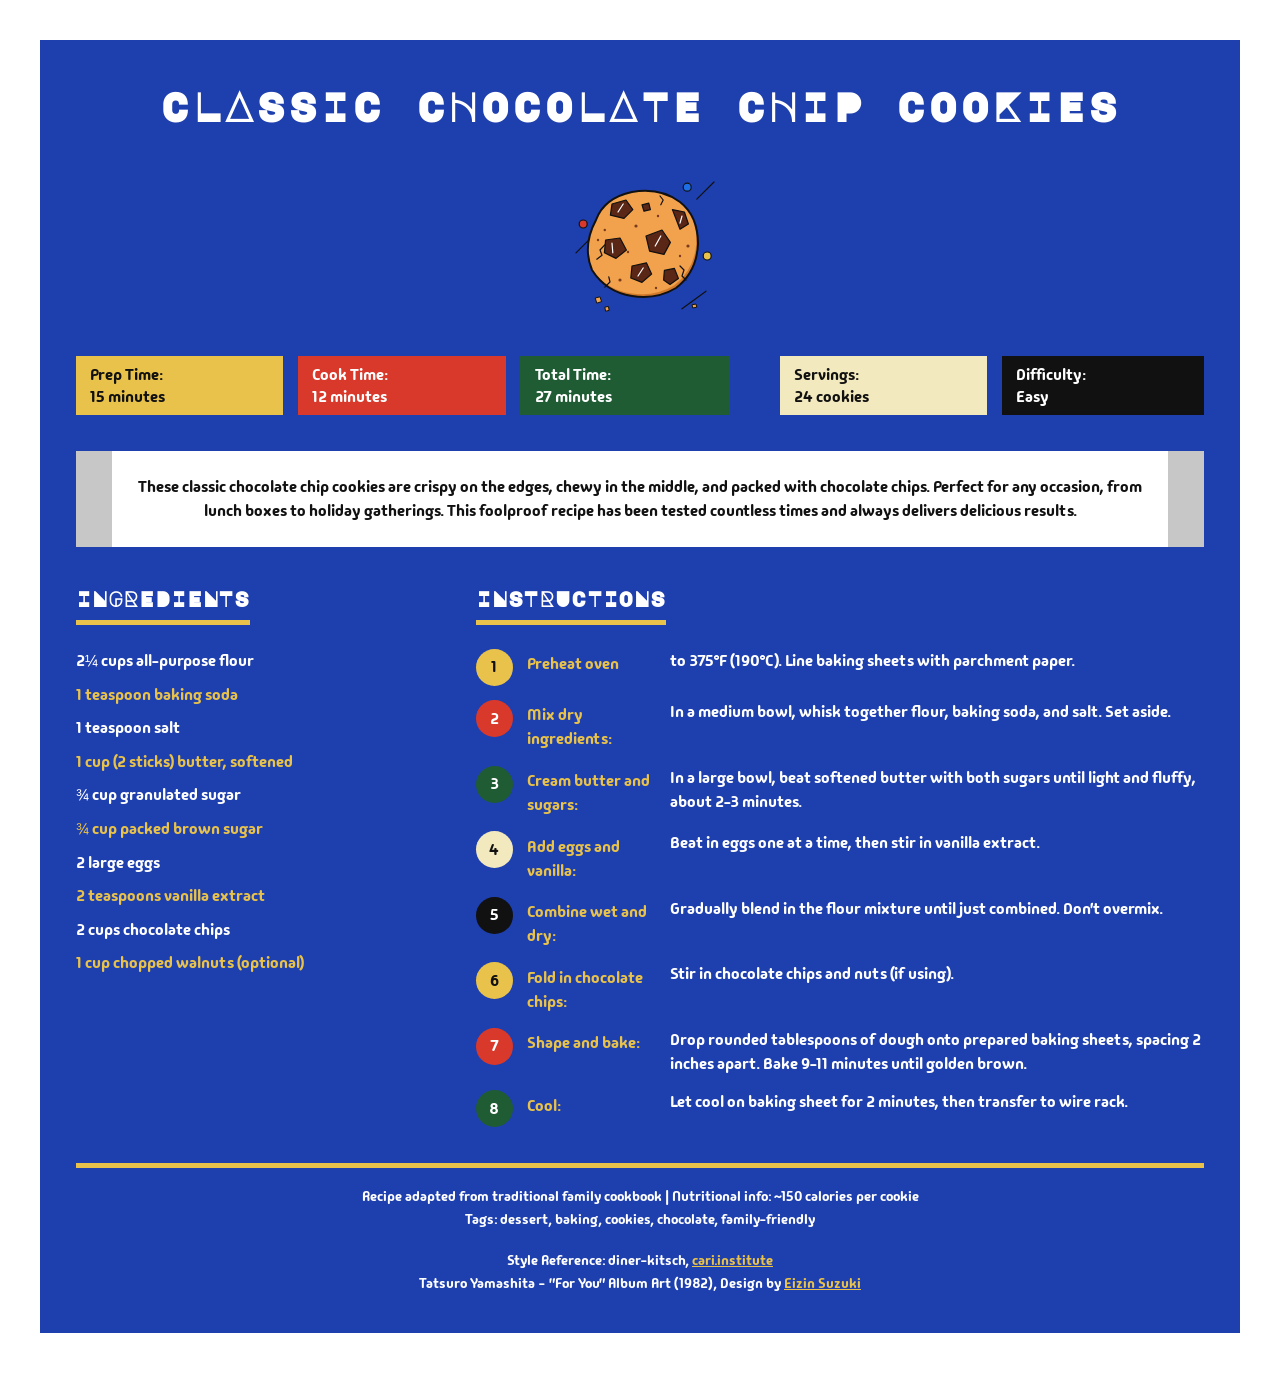
==== INST630/week3/index.html @ 0cee23c2 "add week 3" ====
<!DOCTYPE html>
<html lang="en">
<head>
    <meta charset="UTF-8">
    <meta name="viewport" content="width=device-width, initial-scale=1.0">
    <title>Recipe Card Assignment - Make This Beautiful!</title>
    <link rel="stylesheet" href="style.css">
</head>
<body>
    <div class="recipe-container">
        <!-- Recipe Header Section -->
        <header class="recipe-header">
            <h1 class="recipe-title">Classic Chocolate Chip Cookies</h1>
            <svg class="recipe-image" viewBox="0 0 400 400" role="img" aria-label="A Golden Brown Classic Chocolate Chip Cookie" xmlns="http://www.w3.org/2000/svg">
                <defs>
                    <path id="cookie" d="M90 150 Q110 95 180 80 Q250 68 300 105 Q345 140 345 210 Q342 280 290 320 Q240 350 180 340 Q115 330 80 275 Q55 215 90 150 Z"/>
                    <clipPath id="clip"><use href="#cookie"/></clipPath>
                </defs>

                <!-- decorative lines and dots -->
                <g stroke="#111111" stroke-width="3" stroke-linecap="round">
                    <line x1="40" y1="232" x2="78" y2="194"/>
                    <line x1="342" y1="98" x2="385" y2="55"/>
                    <line x1="305" y1="372" x2="365" y2="328"/>
                </g>
                <circle cx="58" cy="160" r="10" fill="#D9392A" stroke="#111111" stroke-width="3"/>
                <circle cx="318" cy="68" r="10" fill="#1E6FE6" stroke="#111111" stroke-width="3"/>
                <circle cx="368" cy="240" r="10" fill="#E8C24A" stroke="#111111" stroke-width="3"/>

                <!-- cookie body: shadow base + top -->
                <use href="#cookie" fill="#D27A2C"/>
                <g clip-path="url(#clip)">
    <use href="#cookie" fill="#F2A24C" transform="translate(-4 -7)"/>
</g>
                <use href="#cookie" fill="none" stroke="#111111" stroke-width="5" stroke-linejoin="round"/>

                <!-- cracks -->
                <g fill="none" stroke="#111111" stroke-width="3" stroke-linecap="round" stroke-linejoin="round">
                    <polyline points="92,248 105,238 100,225 112,212"/>
                    <polyline points="112,318 125,305 122,292"/>
                    <polyline points="300,265 310,275 305,290 315,300"/>
                    <polyline points="250,90 258,100 252,112"/>
                </g>

                <!-- chocolate chunks -->
                <g stroke="#111111" stroke-width="3" stroke-linejoin="round">
                    <polygon points="130,110 165,100 182,124 160,146 126,138" fill="#5A2615"/>
                    <polygon points="215,190 255,175 276,206 260,236 224,228" fill="#5A2615"/>
                    <polygon points="114,200 150,195 166,225 140,246 111,232" fill="#5A2615"/>
                    <polygon points="180,265 216,257 229,285 205,306 177,295" fill="#5A2615"/>
                    <polygon points="281,124 311,130 321,160 300,173" fill="#5A2615"/>
                    <polygon points="261,276 286,271 296,296 275,311 259,300" fill="#5A2615"/>
                    <polygon points="205,112 222,108 226,124 210,128" fill="#5A2615"/>
                </g>

                <!-- highlights -->
                <g stroke="#FFF" stroke-width="3" stroke-linecap="round">
                    <line x1="145" y1="130" x2="158" y2="110"/>
                    <line x1="238" y1="215" x2="252" y2="190"/>
                    <line x1="132" y1="232" x2="130" y2="208"/>
                    <line x1="195" y1="290" x2="208" y2="270"/>
                    <line x1="300" y1="158" x2="305" y2="140"/>
                </g>

                <!-- crumb specks -->
                <g fill="#7A3A1C">
                    <circle cx="190" cy="165" r="4"/>
                    <circle cx="112" cy="175" r="3"/>
                    <circle cx="245" cy="140" r="3"/>
                    <circle cx="170" cy="230" r="3"/>
                    <circle cx="320" cy="215" r="4"/>
                    <circle cx="150" cy="300" r="4"/>
                    <circle cx="240" cy="320" r="3"/>
                    <circle cx="95" cy="200" r="3"/>
                    <circle cx="300" cy="240" r="3"/>
                </g>

                <!-- fallen crumbs -->
                <g fill="#F2A24C" stroke="#111111" stroke-width="2.5" stroke-linejoin="round">
                    <polygon points="88,345 100,342 104,354 92,358"/>
                    <polygon points="112,368 121,366 123,376 114,378"/>
                    <polygon points="330,362 340,360 342,368 332,370"/>
                </g>
            </svg>
        </header>

        <!-- Recipe Meta Information -->
        <section class="recipe-meta">
            <div class="meta-item">
                <strong>Prep Time:</strong> 15 minutes
            </div>
            <div class="meta-item">
                <strong>Cook Time:</strong> 12 minutes
            </div>
            <div class="meta-item">
                <strong>Total Time:</strong> 27 minutes
            </div>
            <div class="meta-item">
                <strong>Servings:</strong> 24 cookies
            </div>
            <div class="meta-item">
                <strong>Difficulty:</strong> Easy
            </div>
        </section>

        <!-- Recipe Description -->
        <section class="recipe-description">
            <p>These classic chocolate chip cookies are crispy on the edges, chewy in the middle, and packed with chocolate chips. Perfect for any occasion, from lunch boxes to holiday gatherings. This foolproof recipe has been tested countless times and always delivers delicious results.</p>
        </section>

        <!-- Ingredients Section -->
        <section class="ingredients-section">
            <h2>Ingredients</h2>
            <ul class="ingredients-list">
                <li>2¼ cups all-purpose flour</li>
                <li>1 teaspoon baking soda</li>
                <li>1 teaspoon salt</li>
                <li>1 cup (2 sticks) butter, softened</li>
                <li>¾ cup granulated sugar</li>
                <li>¾ cup packed brown sugar</li>
                <li>2 large eggs</li>
                <li>2 teaspoons vanilla extract</li>
                <li>2 cups chocolate chips</li>
                <li>1 cup chopped walnuts (optional)</li>
            </ul>
        </section>

        <!-- Instructions Section -->
        <section class="instructions-section">
            <h2>Instructions</h2>
            <ol class="instructions-list">
                <li class="instruction-step">
                    <strong>Preheat oven</strong> to 375°F (190°C). Line baking sheets with parchment paper.
                </li>
                <li class="instruction-step">
                    <strong>Mix dry ingredients:</strong> In a medium bowl, whisk together flour, baking soda, and salt. Set aside.
                </li>
                <li class="instruction-step">
                    <strong>Cream butter and sugars:</strong> In a large bowl, beat softened butter with both sugars until light and fluffy, about 2-3 minutes.
                </li>
                <li class="instruction-step">
                    <strong>Add eggs and vanilla:</strong> Beat in eggs one at a time, then stir in vanilla extract.
                </li>
                <li class="instruction-step">
                    <strong>Combine wet and dry:</strong> Gradually blend in the flour mixture until just combined. Don't overmix.
                </li>
                <li class="instruction-step">
                    <strong>Fold in chocolate chips:</strong> Stir in chocolate chips and nuts (if using).
                </li>
                <li class="instruction-step">
                    <strong>Shape and bake:</strong> Drop rounded tablespoons of dough onto prepared baking sheets, spacing 2 inches apart. Bake 9-11 minutes until golden brown.
                </li>
                <li class="instruction-step">
                    <strong>Cool:</strong> Let cool on baking sheet for 2 minutes, then transfer to wire rack.
                </li>
            </ol>
        </section>

        <!-- Recipe Footer -->
        <footer class="recipe-footer">
            <p>Recipe adapted from traditional family cookbook | Nutritional info: ~150 calories per cookie</p>
            <p>Tags: dessert, baking, cookies, chocolate, family-friendly</p>
            <p>Style Reference: diner-kitsch, <a href="https://cari.institute/aesthetics/diner-kitsch">cari.institute</a></p>
            <p>Tatsuro Yamashita - "For You" Album Art (1982), Design by <a href="http://eizin.net/">Eizin Suzuki</a></p>
        </footer>
    </div>
</body>
</html>
---- INST630/week3/style.css ----
/* Style Reference: https://cari.institute/aesthetics/diner-kitsch */
/* Tatsuro Yamashita - "For You" Album Art (1982) */
/* Design by Eizin Suzuki */
/* http://eizin.net/ */




@import url('https://fonts.googleapis.com/css2?family=Madimi+One&family=Major+Mono+Display&display=swap');

:root {
    --color-blue: #1E3FAE;
    --color-yellow: #E8C24A;
    --color-red: #D9392A;
    --color-green: #1F5C34;
    --color-cream: #F3E9BE;
    --color-black: #111111;
    --color-white: #FFFFFF;
    --color-gray: #C7C7C7;

    --font-title: "Major Mono Display", monospace;
    --font-body: "Madimi One", sans-serif;

    --space-xs: 0.5rem;
    --space-sm: 0.9rem;
    --space-md: 1.5rem;
    --space-lg: 2.25rem;
    --space-xl: 3.5rem;
}

* {
    box-sizing: border-box;
}

body {
    margin: 0;
    font-family: var(--font-body);
    font-size: 1rem;
    color: var(--color-white);
    line-height: 1.5;
    padding: clamp(1rem, 4vw, 2.5rem);
}

h1, h2 {
    font-family: var(--font-title);
    margin: 0;
}

/* Grid */
.recipe-container {
    width: 100%;
    max-width: 80rem;
    background: var(--color-blue);
    padding: var(--space-lg);

    display: grid;
    grid-template-columns: 1fr 2fr;
    grid-template-areas:
        "header       header"
        "recipe-meta  recipe-meta"
        "recipe-description recipe-description"
        "ingredients  instructions"
        "recipe-footer recipe-footer";
    gap: var(--space-lg);
    margin: 0 auto;
}

.recipe-header       { grid-area: header; }
.recipe-meta          { grid-area: recipe-meta; }
.recipe-description   { grid-area: recipe-description; }
.ingredients-section   { grid-area: ingredients; }
.instructions-section  { grid-area: instructions; }
.recipe-footer         { grid-area: recipe-footer; }

@media (max-width: 48rem) {
    .recipe-container {
        grid-template-columns: 1fr;
        grid-template-areas:
            "header"
            "recipe-meta"
            "recipe-description"
            "ingredients"
            "instructions"
            "recipe-footer";
        padding: var(--space-md);
        gap: var(--space-md);
    }
}

/* Header */
.recipe-header {
    display: flex;
    flex-direction: column;
    align-items: center;
    gap: var(--space-md);
    text-align: center;
}

.recipe-title {
    width: 100%;
    text-transform: uppercase;
    letter-spacing: 0.05em;
    white-space: nowrap;
    font-size: clamp(1.5rem, 1rem + 2.5vw, 2.5rem);
    text-wrap: balance;
}

.recipe-image {
    width: clamp(7rem, 18vw, 10rem);
    height: auto;
}

/* flex box */
.recipe-meta {
    display: flex;
    flex-wrap: wrap;
    gap: var(--space-sm);
}

.meta-item {
    flex: 1 0 auto;
    line-height: 1.35;
    padding: var(--space-xs) var(--space-sm);
}

.meta-item:nth-child(1) { background: var(--color-yellow); color: var(--color-black); }
.meta-item:nth-child(2) { background: var(--color-red);    color: var(--color-white); }
.meta-item:nth-child(3) { background: var(--color-green);  color: var(--color-white); }
.meta-item:nth-child(4) { background: var(--color-cream);  color: var(--color-black); margin-left: var(--space-lg); }
.meta-item:nth-child(5) { background: var(--color-black);  color: var(--color-white); }

.meta-item strong {
    display: block;
    font-weight: normal;
}

@media (max-width: 48rem) {
    .meta-item:nth-child(4) {
        margin-left: 0;
    }
}


/* Description */

.recipe-description p {
    margin: 0;
    color: var(--color-black);
    text-align: center;
    padding: var(--space-md) var(--space-xl);
    background: var(--color-white);
    border-inline: var(--space-lg) solid var(--color-gray);
    padding: var(--space-md) var(--space-sm);
}

/* Ingredients */
.ingredients-section h2,
.instructions-section h2 {
    display: inline-block;
    font-size: 1.3rem;
    text-transform: uppercase;
    letter-spacing: 0.04em;
    border-bottom: 5px solid var(--color-yellow);
    padding-bottom: 0.35rem;
    margin-bottom: var(--space-md);
}

.ingredients-list {
    list-style: none;
    margin: 0;
    padding: 0;
    display: flex;
    flex-direction: column;
    gap: 0.6rem;
}

.ingredients-list li:nth-child(even) {
    color: var(--color-yellow);
}

/* Instructions */
.instructions-list {
    list-style: none;
    margin: 0;
    padding: 0;
    counter-reset: step;
    display: flex;
    flex-direction: column;
    gap: var(--space-sm);
}

.instruction-step {
    counter-increment: step;
    display: flex;
    align-items: flex-start;
    gap: var(--space-sm);
}

.instruction-step::before {
    content: counter(step);
    flex: 0 0 auto;
    display: flex;
    align-items: center;
    justify-content: center;
    width: 2.3rem;
    height: 2.3rem;
    border-radius: 50%;
  
}

.instruction-step:nth-child(5n+1)::before { background: var(--color-yellow); color: var(--color-black); }
.instruction-step:nth-child(5n+2)::before { background: var(--color-red);    color: var(--color-white); }
.instruction-step:nth-child(5n+3)::before { background: var(--color-green); color: var(--color-white); }
.instruction-step:nth-child(5n+4)::before { background: var(--color-cream); color: var(--color-black); }
.instruction-step:nth-child(5n+5)::before { background: var(--color-black); color: var(--color-white); }

.instruction-step strong {
    flex: 0 0 auto;
    width: 8rem;
    color: var(--color-yellow);
    font-weight: normal;
    padding-top: 0.2rem;
}

@media (max-width: 48rem) {
    .instruction-step strong {
        width: 6rem;
    }
}

/* Footer */
.recipe-footer {
    border-top: 5px solid var(--color-yellow);
    padding-top: var(--space-sm);
    text-align: center;
    font-size: 0.85rem;
}


.recipe-footer p {
    margin: 0.2rem 0;
}

.recipe-footer p:nth-of-type(3) {
    margin-top: 1.25rem;
}

.recipe-footer a {
    color: var(--color-yellow);
}
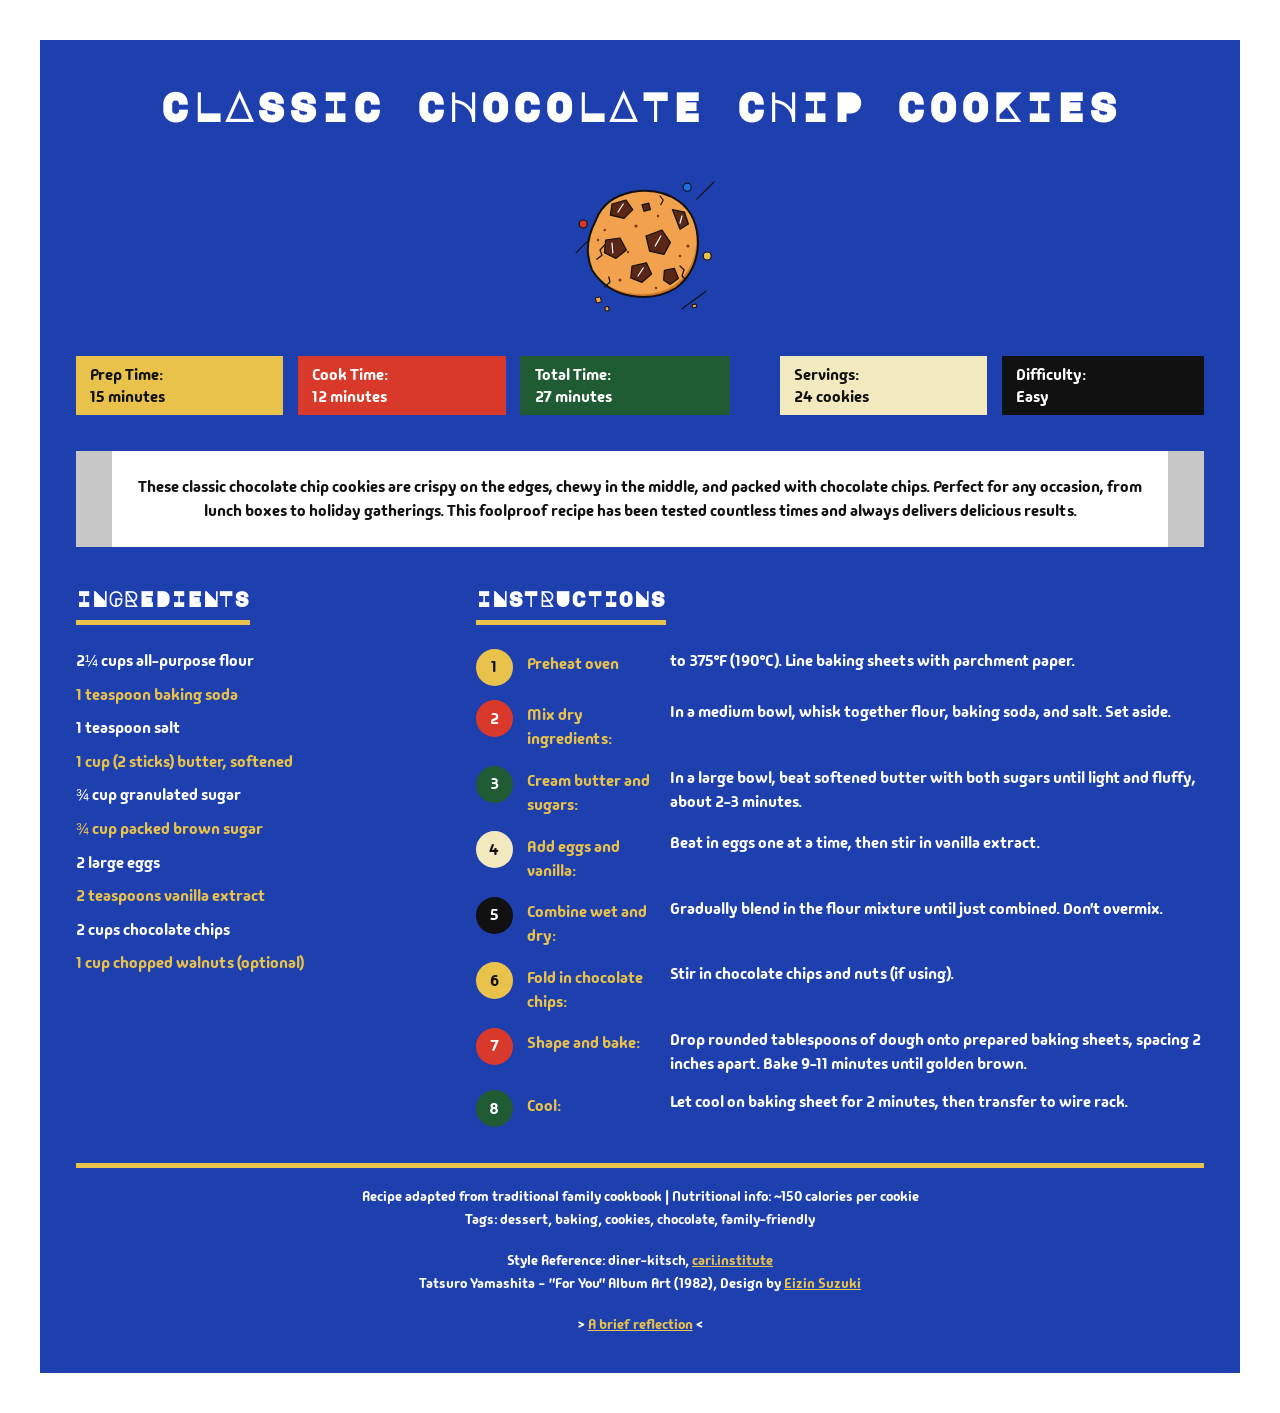
==== commit a45b3bab: "week 3 add a brief reflection" ====
--- a/INST630/week3/index.html
+++ b/INST630/week3/index.html
@@ -162,6 +162,7 @@
             <p>Tags: dessert, baking, cookies, chocolate, family-friendly</p>
             <p>Style Reference: diner-kitsch, <a href="https://cari.institute/aesthetics/diner-kitsch">cari.institute</a></p>
             <p>Tatsuro Yamashita - "For You" Album Art (1982), Design by <a href="http://eizin.net/">Eizin Suzuki</a></p>
+            <p>> <a href="https://github.com/XimengDeng/ximengdeng.github.io/blob/main/INST630/week3/A%20brief%20reflection">A brief reflection</a> <</p>
         </footer>
     </div>
 </body>
--- a/INST630/week3/style.css
+++ b/INST630/week3/style.css
@@ -241,7 +241,8 @@
     margin: 0.2rem 0;
 }
 
-.recipe-footer p:nth-of-type(3) {
+.recipe-footer p:nth-of-type(3),
+.recipe-footer p:nth-of-type(5) {
     margin-top: 1.25rem;
 }
 
